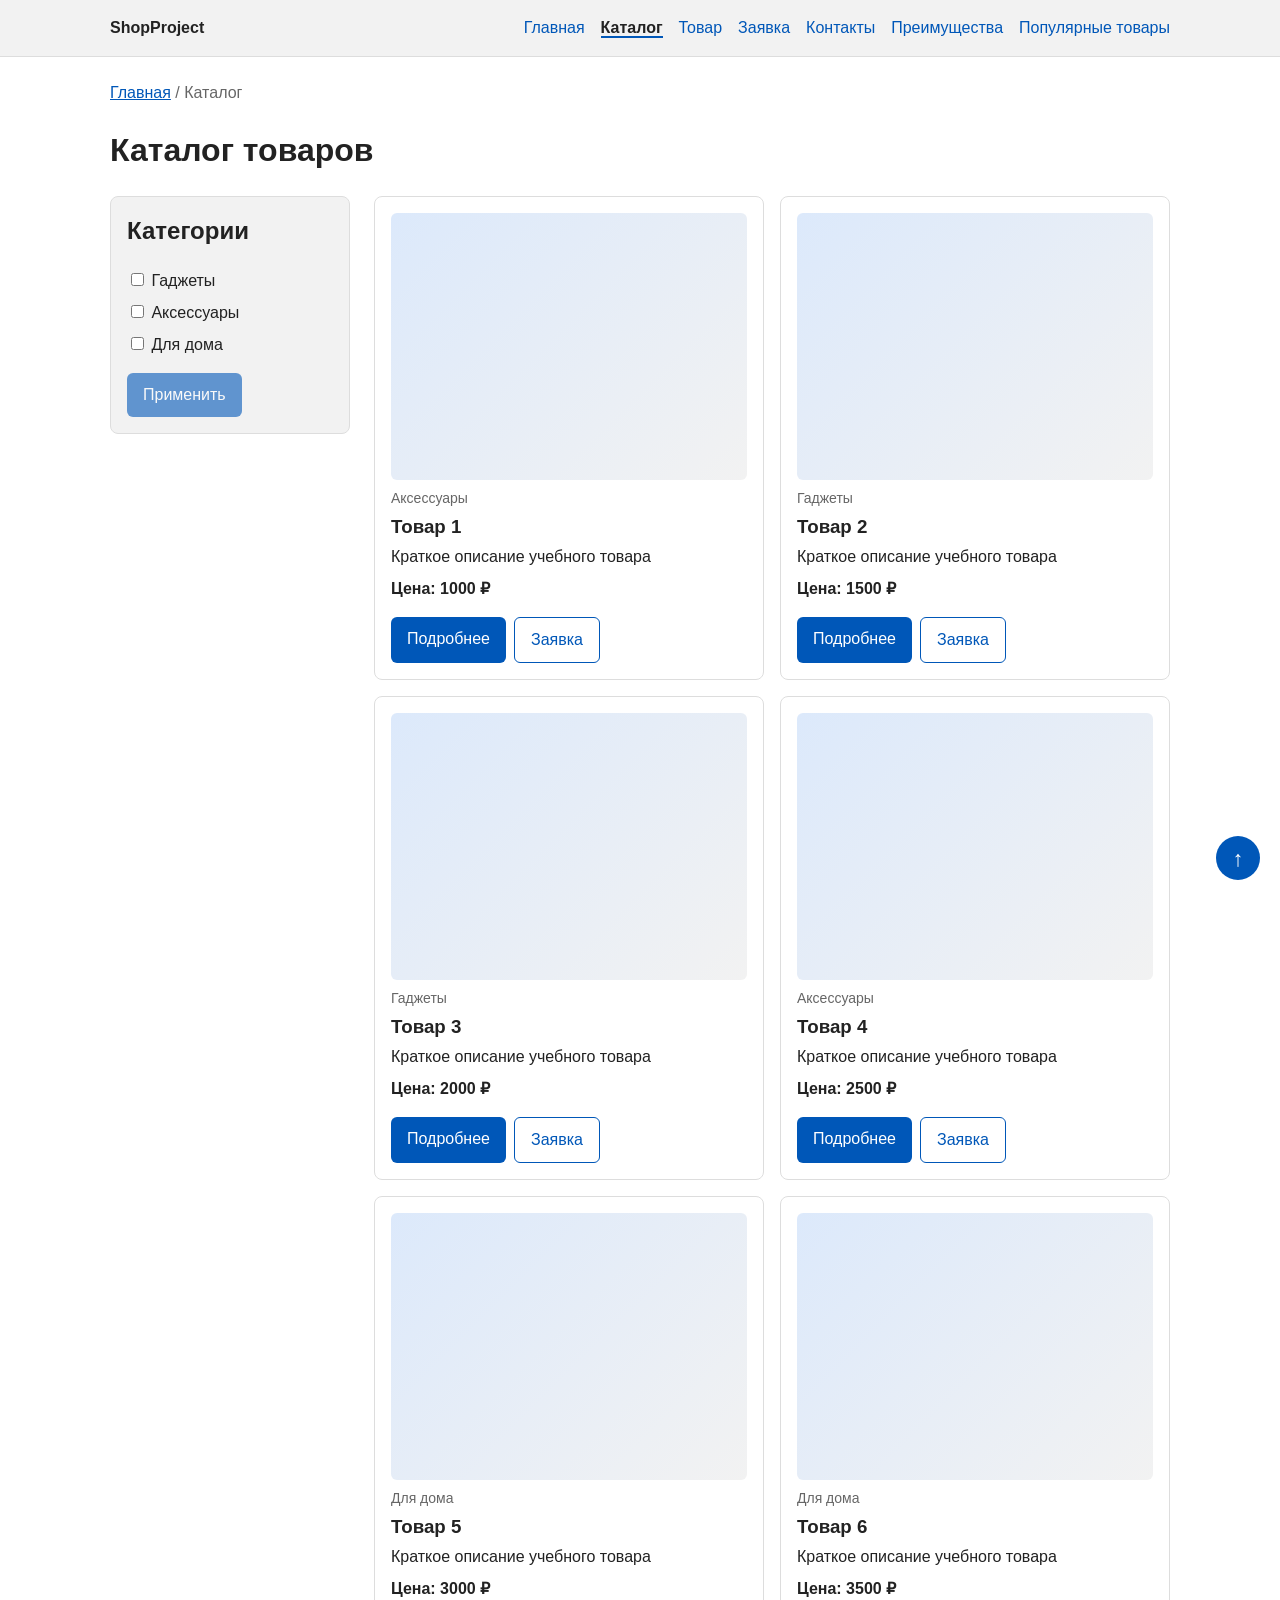
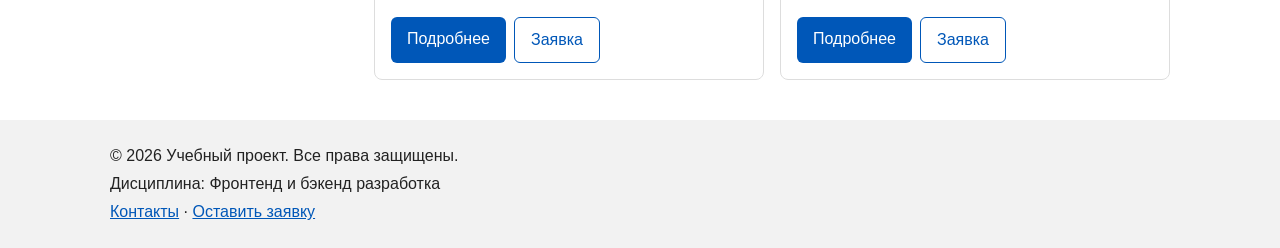
==== catalog.html @ fb7428ee "kr-1-doned" ====
<!DOCTYPE html>
<html lang="ru">
<head>
  <meta charset="UTF-8">
  <meta name="viewport" content="width=device-width, initial-scale=1.0">
  <title>Каталог — ShopProject</title>
  <meta name="description" content="Каталог учебного интернет-магазина: карточки товаров и категории.">
  <link rel="stylesheet" href="css/style.css">
  <script src="js/main.js" defer></script>
</head>
<body id="top">
  <header class="site-header">
    <div class="site-header__inner">
      <a class="site-header__logo" href="index.html">ShopProject</a>
      <nav class="site-nav" aria-label="Основная навигация">
        <ul class="site-nav__list">
          <li class="site-nav__item"><a class="site-nav__link" href="index.html">Главная</a></li>
          <li class="site-nav__item"><a class="site-nav__link site-nav__link--active" href="catalog.html" aria-current="page">Каталог</a></li>
          <li class="site-nav__item"><a class="site-nav__link" href="product.html">Товар</a></li>
          <li class="site-nav__item"><a class="site-nav__link" href="order.html">Заявка</a></li>
          <li class="site-nav__item"><a class="site-nav__link" href="contacts.html">Контакты</a></li>
          <li class="site-nav__item"><a class="site-nav__link" href="index.html#advantages">Преимущества</a></li>
          <li class="site-nav__item"><a class="site-nav__link" href="index.html#popular">Популярные товары</a></li>
        </ul>
      </nav>
    </div>
  </header>

  <main class="page">
    <nav class="breadcrumbs" aria-label="Хлебные крошки">
      <a href="index.html">Главная</a> / <span>Каталог</span>
    </nav>
    <h1>Каталог товаров</h1>
    <div class="catalog">
      <aside class="filters" aria-label="Фильтры">
        <h2 class="filters__title">Категории</h2>
        <ul class="filters__list">
          <li><label><input type="checkbox" name="category" value="gadgets"> Гаджеты</label></li>
          <li><label><input type="checkbox" name="category" value="accessories"> Аксессуары</label></li>
          <li><label><input type="checkbox" name="category" value="home"> Для дома</label></li>
        </ul>
        <button class="button button--disabled" type="button" disabled>Применить</button>
      </aside>
      <section class="catalog__content" aria-label="Список товаров">
        <div class="catalog-grid">
    <article class="product-card product-card--hit">
      <div class="product-card__image" role="img" aria-label="Изображение: Товар 1"></div>
      <p class="product-card__category">Аксессуары</p>
      <h3 class="product-card__title">Товар 1</h3>
      <p class="product-card__description">Краткое описание учебного товара</p>
      <p class="product-card__price">Цена: 1000 ₽</p>
      <div class="product-card__actions">
        <a class="button" href="product.html">Подробнее</a>
        <a class="button button--secondary product-card__button" href="order.html">Заявка</a>
      </div>
    </article>
    <article class="product-card product-card--new">
      <div class="product-card__image" role="img" aria-label="Изображение: Товар 2"></div>
      <p class="product-card__category">Гаджеты</p>
      <h3 class="product-card__title">Товар 2</h3>
      <p class="product-card__description">Краткое описание учебного товара</p>
      <p class="product-card__price">Цена: 1500 ₽</p>
      <div class="product-card__actions">
        <a class="button" href="product.html">Подробнее</a>
        <a class="button button--secondary product-card__button" href="order.html">Заявка</a>
      </div>
    </article>
    <article class="product-card product-card--discount">
      <div class="product-card__image" role="img" aria-label="Изображение: Товар 3"></div>
      <p class="product-card__category">Гаджеты</p>
      <h3 class="product-card__title">Товар 3</h3>
      <p class="product-card__description">Краткое описание учебного товара</p>
      <p class="product-card__price">Цена: 2000 ₽</p>
      <div class="product-card__actions">
        <a class="button" href="product.html">Подробнее</a>
        <a class="button button--secondary product-card__button" href="order.html">Заявка</a>
      </div>
    </article>
    <article class="product-card">
      <div class="product-card__image" role="img" aria-label="Изображение: Товар 4"></div>
      <p class="product-card__category">Аксессуары</p>
      <h3 class="product-card__title">Товар 4</h3>
      <p class="product-card__description">Краткое описание учебного товара</p>
      <p class="product-card__price">Цена: 2500 ₽</p>
      <div class="product-card__actions">
        <a class="button" href="product.html">Подробнее</a>
        <a class="button button--secondary product-card__button" href="order.html">Заявка</a>
      </div>
    </article>
    <article class="product-card product-card--new">
      <div class="product-card__image" role="img" aria-label="Изображение: Товар 5"></div>
      <p class="product-card__category">Для дома</p>
      <h3 class="product-card__title">Товар 5</h3>
      <p class="product-card__description">Краткое описание учебного товара</p>
      <p class="product-card__price">Цена: 3000 ₽</p>
      <div class="product-card__actions">
        <a class="button" href="product.html">Подробнее</a>
        <a class="button button--secondary product-card__button" href="order.html">Заявка</a>
      </div>
    </article>
    <article class="product-card">
      <div class="product-card__image" role="img" aria-label="Изображение: Товар 6"></div>
      <p class="product-card__category">Для дома</p>
      <h3 class="product-card__title">Товар 6</h3>
      <p class="product-card__description">Краткое описание учебного товара</p>
      <p class="product-card__price">Цена: 3500 ₽</p>
      <div class="product-card__actions">
        <a class="button" href="product.html">Подробнее</a>
        <a class="button button--secondary product-card__button" href="order.html">Заявка</a>
      </div>
    </article>
        </div>
      </section>
    </div>
  </main>

  <footer class="site-footer" id="contacts">
    <div class="site-footer__inner">
      <p>&copy; 2026 Учебный проект. Все права защищены.</p>
      <p>Дисциплина: Фронтенд и бэкенд разработка</p>
      <p><a class="site-footer__link" href="contacts.html">Контакты</a> · <a class="site-footer__link" href="order.html">Оставить заявку</a></p>
    </div>
  </footer>

  <a class="back-to-top" href="#top" aria-label="Наверх">↑</a>
</body>
</html>
---- css/style.css ----
:root {
  --color-bg: #ffffff;
  --color-surface: #f2f2f2;
  --color-text: #222222;
  --color-muted: #666666;
  --color-primary: #0057b8;
  --color-primary-dark: #003f86;
  --color-primary-light: #eef5ff;
  --color-border: #dddddd;
  --color-danger: #b00020;
  --color-success: #168a2f;
  --space-sm: 8px;
  --space-md: 16px;
  --space-lg: 24px;
  --radius-sm: 6px;
  --radius-md: 8px;
  --radius-lg: 12px;
  --container: 1100px;
}

* { box-sizing: border-box; }
html { scroll-behavior: smooth; scroll-padding-top: 90px; }

body {
  margin: 0;
  font-family: Arial, sans-serif;
  line-height: 1.5;
  color: var(--color-text);
  background-color: var(--color-bg);
}

a { color: var(--color-primary); }

/* ---------- Шапка и навигация ---------- */
.site-header {
  position: sticky;
  top: 0;
  z-index: 100;
  background-color: var(--color-surface);
  border-bottom: 1px solid var(--color-border);
}
.site-header__inner {
  display: flex;
  flex-wrap: wrap;
  align-items: center;
  justify-content: space-between;
  gap: var(--space-md);
  max-width: var(--container);
  margin: 0 auto;
  padding: var(--space-md) 20px;
}
.site-header__logo {
  font-weight: bold;
  text-decoration: none;
  color: var(--color-text);
}
.site-nav__list {
  display: flex;
  flex-wrap: wrap;
  gap: var(--space-sm) var(--space-md);
  margin: 0;
  padding: 0;
  list-style: none;
}
.site-nav__link {
  text-decoration: none;
  color: var(--color-primary);
}
.site-nav__link:hover { text-decoration: underline; }
.site-nav__link:focus-visible,
.site-header__logo:focus-visible,
.site-footer__link:focus-visible {
  outline: 2px solid var(--color-primary);
  outline-offset: 3px;
}
.site-nav__link--active {
  font-weight: bold;
  color: var(--color-text);
  border-bottom: 2px solid var(--color-primary);
}

/* ---------- Каркас страницы ---------- */
.page {
  max-width: var(--container);
  margin: 0 auto;
  padding: var(--space-lg) 20px;
}
.section { margin-bottom: 32px; }
.section--narrow { max-width: 600px; }
.section__title { margin-top: 0; }

.breadcrumbs { margin-bottom: var(--space-md); color: var(--color-muted); }

/* ---------- Hero, преимущества, aside ---------- */
.hero {
  margin-bottom: 32px;
  padding: 32px 20px;
  background-color: var(--color-primary-light);
  border-radius: var(--radius-lg);
}
.hero__title { margin-top: 0; }

.advantages {
  display: grid;
  grid-template-columns: repeat(auto-fit, minmax(220px, 1fr));
  gap: var(--space-md);
  margin: 0;
  padding: 0;
  list-style: none;
}
.advantages__item {
  padding: var(--space-md);
  border: 1px solid var(--color-border);
  border-radius: var(--radius-md);
}
.advantages__item h3 { margin-top: 0; }

.aside-info {
  margin-bottom: 32px;
  padding: var(--space-md);
  border-left: 4px solid var(--color-primary);
  background-color: #f7f7f7;
}

/* ---------- Кнопки ---------- */
.button {
  display: inline-block;
  padding: 10px 16px;
  border: none;
  border-radius: var(--radius-sm);
  background-color: var(--color-primary);
  color: #ffffff;
  font: inherit;
  text-decoration: none;
  cursor: pointer;
}
.button:hover { background-color: var(--color-primary-dark); }
.button:focus-visible {
  outline: 2px solid var(--color-primary);
  outline-offset: 3px;
}
.button--secondary {
  background-color: var(--color-bg);
  color: var(--color-primary);
  border: 1px solid var(--color-primary);
}
.button--secondary:hover { background-color: var(--color-primary-light); }
button:disabled,
.button--disabled {
  opacity: 0.6;
  cursor: not-allowed;
}

/* ---------- Каталог (Grid) ---------- */
.catalog {
  display: grid;
  grid-template-columns: 240px 1fr;
  gap: var(--space-lg);
  align-items: start;
}
.catalog-grid {
  display: grid;
  grid-template-columns: repeat(auto-fill, minmax(260px, 1fr));
  gap: var(--space-md);
  margin-bottom: var(--space-md);
}
.filters {
  position: sticky;
  top: 90px;
  padding: var(--space-md);
  border: 1px solid var(--color-border);
  border-radius: var(--radius-md);
  background-color: var(--color-surface);
}
.filters__title { margin-top: 0; }
.filters__list { margin: 0 0 var(--space-md); padding: 0; list-style: none; }
.filters__list li { margin-bottom: var(--space-sm); }

/* ---------- Карточка товара ---------- */
.product-card {
  position: relative;
  display: flex;
  flex-direction: column;
  padding: var(--space-md);
  border: 1px solid var(--color-border);
  border-radius: var(--radius-md);
  background-color: var(--color-bg);
  transition: box-shadow 0.2s;
}
.product-card:hover,
.product-card:focus-within { box-shadow: 0 4px 12px rgba(0, 0, 0, 0.12); }
.product-card__badge {
  position: absolute;
  top: 24px;
  left: 24px;
  z-index: 1;
  padding: 2px 10px;
  border-radius: var(--radius-sm);
  color: #ffffff;
  font-size: 14px;
  font-weight: bold;
}
.product-card__image,
.product-page__image {
  aspect-ratio: 4 / 3;
  border-radius: var(--radius-sm);
  background: linear-gradient(135deg, #dce9fb, #f2f2f2);
}
.product-card__category { margin: var(--space-sm) 0 0; color: var(--color-muted); font-size: 14px; }
.product-card__title { margin: 4px 0; }
.product-card__description { margin: 0 0 var(--space-sm); }
.product-card__price { margin: 0 0 var(--space-md); font-weight: bold; }
.product-card__actions { display: flex; flex-wrap: wrap; gap: var(--space-sm); margin-top: auto; }

/* ---------- Страница товара (Grid) ---------- */
.product-page {
  display: grid;
  grid-template-columns: 1fr 1fr;
  gap: var(--space-lg);
  margin-bottom: 32px;
}
.product-page__title { margin-top: 0; }
.product-page__price { font-size: 28px; font-weight: bold; }

/* ---------- Таблица ---------- */
.specs {
  width: 100%;
  max-width: 700px;
  border-collapse: collapse;
}
.specs__caption {
  margin-bottom: var(--space-sm);
  font-weight: bold;
  text-align: left;
}
.specs th,
.specs td {
  padding: 10px 12px;
  border: 1px solid var(--color-border);
  text-align: left;
}
.specs thead th { background-color: var(--color-primary); color: #ffffff; }
.specs tbody th { background-color: var(--color-surface); width: 40%; }
.specs tbody tr:hover td { background-color: var(--color-primary-light); }

/* ---------- Контакты ---------- */
.contacts {
  display: grid;
  grid-template-columns: repeat(auto-fit, minmax(280px, 1fr));
  gap: var(--space-lg);
}
.contacts__card {
  padding: var(--space-lg);
  border: 1px solid var(--color-border);
  border-radius: var(--radius-md);
}
.contacts__card h2 { margin-top: 0; }
.contacts__address { font-style: normal; }

/* ---------- Форма и модальное окно ---------- */
.order-dialog {
  width: min(100% - 32px, 560px);
  padding: var(--space-lg);
  border: none;
  border-radius: var(--radius-lg);
  z-index: 1000;
}
.order-dialog::backdrop { background-color: rgba(0, 0, 0, 0.5); }

.order-form__field { margin-bottom: var(--space-md); }
.order-form__label { display: block; margin-bottom: 6px; }
.order-form__input {
  width: 100%;
  padding: 10px 12px;
  border: 1px solid #767676;
  border-radius: var(--radius-sm);
  font: inherit;
}
.order-form__field--checkbox input { width: auto; margin-right: var(--space-sm); }
.order-form__hint { display: block; margin-top: 4px; color: var(--color-muted); }
.order-form__input:focus-visible,
.order-form__field--checkbox input:focus-visible {
  outline: 2px solid var(--color-primary);
  outline-offset: 2px;
}
.order-form__input[aria-invalid="true"],
[aria-invalid="true"] { border-color: var(--color-danger); }
.order-form__actions { display: flex; gap: 12px; margin-top: 20px; }

.success-message {
  margin: var(--space-lg) 0;
  padding: var(--space-md);
  border-left: 4px solid var(--color-success);
  background-color: #eefaf0;
}
.success-message[hidden] { display: none; }

/* ---------- Подвал ---------- */
.site-footer { background-color: var(--color-surface); }
.site-footer__inner { max-width: var(--container); margin: 0 auto; padding: 20px; }
.site-footer__inner p { margin: 4px 0; }

/* ---------- Кнопка «Наверх» (fixed) ---------- */
.back-to-top {
  position: fixed;
  right: 20px;
  bottom: 20px;
  z-index: 90;
  display: flex;
  align-items: center;
  justify-content: center;
  width: 44px;
  height: 44px;
  border-radius: 50%;
  background-color: var(--color-primary);
  color: #ffffff;
  font-size: 22px;
  text-decoration: none;
}
.back-to-top:hover { background-color: var(--color-primary-dark); }
.back-to-top:focus-visible { outline: 2px solid var(--color-primary); outline-offset: 3px; }

@media (max-width: 760px) {
  .catalog, .product-page { grid-template-columns: 1fr; }
  .filters { position: static; }
}
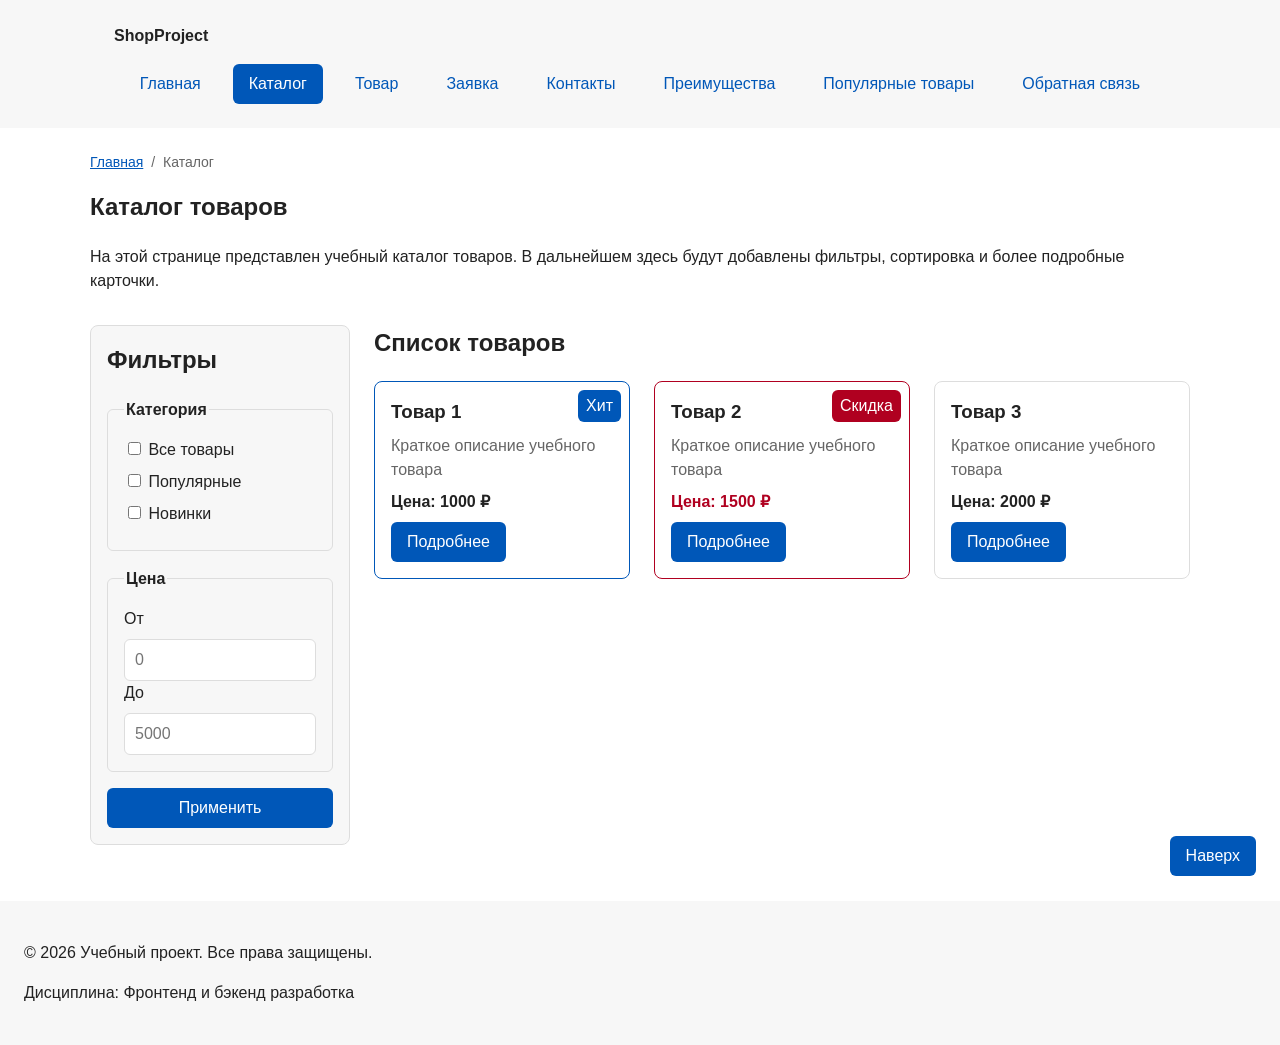
==== commit 15b5a878: "Pr-8-doned" ====
--- a/catalog.html
+++ b/catalog.html
@@ -1,127 +1,109 @@
 <!DOCTYPE html>
 <html lang="ru">
 <head>
-  <meta charset="UTF-8">
-  <meta name="viewport" content="width=device-width, initial-scale=1.0">
-  <title>Каталог — ShopProject</title>
-  <meta name="description" content="Каталог учебного интернет-магазина: карточки товаров и категории.">
-  <link rel="stylesheet" href="css/style.css">
-  <script src="js/main.js" defer></script>
+    <meta charset="UTF-8">
+    <meta name="viewport" content="width=device-width, initial-scale=1.0">
+    <meta name="description" content="Каталог товаров учебного интернет-магазина.">
+    <title>Каталог товаров — Учебный интернет-магазин</title>
+    <link rel="stylesheet" href="css/style.css">
 </head>
-<body id="top">
-  <header class="site-header">
-    <div class="site-header__inner">
-      <a class="site-header__logo" href="index.html">ShopProject</a>
-      <nav class="site-nav" aria-label="Основная навигация">
-        <ul class="site-nav__list">
-          <li class="site-nav__item"><a class="site-nav__link" href="index.html">Главная</a></li>
-          <li class="site-nav__item"><a class="site-nav__link site-nav__link--active" href="catalog.html" aria-current="page">Каталог</a></li>
-          <li class="site-nav__item"><a class="site-nav__link" href="product.html">Товар</a></li>
-          <li class="site-nav__item"><a class="site-nav__link" href="order.html">Заявка</a></li>
-          <li class="site-nav__item"><a class="site-nav__link" href="contacts.html">Контакты</a></li>
-          <li class="site-nav__item"><a class="site-nav__link" href="index.html#advantages">Преимущества</a></li>
-          <li class="site-nav__item"><a class="site-nav__link" href="index.html#popular">Популярные товары</a></li>
-        </ul>
-      </nav>
-    </div>
-  </header>
+<body>
+    <header class="site-header">
+        <div class="site-header__inner">
+            <a class="site-header__logo" href="index.html">ShopProject</a>
+            <nav class="site-nav" aria-label="Основная навигация">
+                <ul class="site-nav__list">
+                    <li class="site-nav__item"><a class="site-nav__link" href="index.html">Главная</a></li>
+                    <li class="site-nav__item"><a class="site-nav__link site-nav__link--active" href="catalog.html">Каталог</a></li>
+                    <li class="site-nav__item"><a class="site-nav__link" href="product.html">Товар</a></li>
+                    <li class="site-nav__item"><a class="site-nav__link" href="order.html">Заявка</a></li>
+                    <li class="site-nav__item"><a class="site-nav__link" href="contacts.html">Контакты</a></li>
+                    <li class="site-nav__item"><a class="site-nav__link" href="index.html#advantages">Преимущества</a></li>
+                    <li class="site-nav__item"><a class="site-nav__link" href="index.html#popular">Популярные товары</a></li>
+                    <li class="site-nav__item"><a class="site-nav__link" href="index.html#contacts">Обратная связь</a></li>
+                </ul>
+            </nav>
+        </div>
+    </header>
 
-  <main class="page">
-    <nav class="breadcrumbs" aria-label="Хлебные крошки">
-      <a href="index.html">Главная</a> / <span>Каталог</span>
-    </nav>
-    <h1>Каталог товаров</h1>
-    <div class="catalog">
-      <aside class="filters" aria-label="Фильтры">
-        <h2 class="filters__title">Категории</h2>
-        <ul class="filters__list">
-          <li><label><input type="checkbox" name="category" value="gadgets"> Гаджеты</label></li>
-          <li><label><input type="checkbox" name="category" value="accessories"> Аксессуары</label></li>
-          <li><label><input type="checkbox" name="category" value="home"> Для дома</label></li>
-        </ul>
-        <button class="button button--disabled" type="button" disabled>Применить</button>
-      </aside>
-      <section class="catalog__content" aria-label="Список товаров">
-        <div class="catalog-grid">
-    <article class="product-card product-card--hit">
-      <div class="product-card__image" role="img" aria-label="Изображение: Товар 1"></div>
-      <p class="product-card__category">Аксессуары</p>
-      <h3 class="product-card__title">Товар 1</h3>
-      <p class="product-card__description">Краткое описание учебного товара</p>
-      <p class="product-card__price">Цена: 1000 ₽</p>
-      <div class="product-card__actions">
-        <a class="button" href="product.html">Подробнее</a>
-        <a class="button button--secondary product-card__button" href="order.html">Заявка</a>
-      </div>
-    </article>
-    <article class="product-card product-card--new">
-      <div class="product-card__image" role="img" aria-label="Изображение: Товар 2"></div>
-      <p class="product-card__category">Гаджеты</p>
-      <h3 class="product-card__title">Товар 2</h3>
-      <p class="product-card__description">Краткое описание учебного товара</p>
-      <p class="product-card__price">Цена: 1500 ₽</p>
-      <div class="product-card__actions">
-        <a class="button" href="product.html">Подробнее</a>
-        <a class="button button--secondary product-card__button" href="order.html">Заявка</a>
-      </div>
-    </article>
-    <article class="product-card product-card--discount">
-      <div class="product-card__image" role="img" aria-label="Изображение: Товар 3"></div>
-      <p class="product-card__category">Гаджеты</p>
-      <h3 class="product-card__title">Товар 3</h3>
-      <p class="product-card__description">Краткое описание учебного товара</p>
-      <p class="product-card__price">Цена: 2000 ₽</p>
-      <div class="product-card__actions">
-        <a class="button" href="product.html">Подробнее</a>
-        <a class="button button--secondary product-card__button" href="order.html">Заявка</a>
-      </div>
-    </article>
-    <article class="product-card">
-      <div class="product-card__image" role="img" aria-label="Изображение: Товар 4"></div>
-      <p class="product-card__category">Аксессуары</p>
-      <h3 class="product-card__title">Товар 4</h3>
-      <p class="product-card__description">Краткое описание учебного товара</p>
-      <p class="product-card__price">Цена: 2500 ₽</p>
-      <div class="product-card__actions">
-        <a class="button" href="product.html">Подробнее</a>
-        <a class="button button--secondary product-card__button" href="order.html">Заявка</a>
-      </div>
-    </article>
-    <article class="product-card product-card--new">
-      <div class="product-card__image" role="img" aria-label="Изображение: Товар 5"></div>
-      <p class="product-card__category">Для дома</p>
-      <h3 class="product-card__title">Товар 5</h3>
-      <p class="product-card__description">Краткое описание учебного товара</p>
-      <p class="product-card__price">Цена: 3000 ₽</p>
-      <div class="product-card__actions">
-        <a class="button" href="product.html">Подробнее</a>
-        <a class="button button--secondary product-card__button" href="order.html">Заявка</a>
-      </div>
-    </article>
-    <article class="product-card">
-      <div class="product-card__image" role="img" aria-label="Изображение: Товар 6"></div>
-      <p class="product-card__category">Для дома</p>
-      <h3 class="product-card__title">Товар 6</h3>
-      <p class="product-card__description">Краткое описание учебного товара</p>
-      <p class="product-card__price">Цена: 3500 ₽</p>
-      <div class="product-card__actions">
-        <a class="button" href="product.html">Подробнее</a>
-        <a class="button button--secondary product-card__button" href="order.html">Заявка</a>
-      </div>
-    </article>
-        </div>
-      </section>
-    </div>
-  </main>
+    <main>
+        <nav class="breadcrumbs" aria-label="Хлебные крошки">
+            <a class="breadcrumbs__link" href="index.html">Главная</a>
+            <span class="breadcrumbs__current">Каталог</span>
+        </nav>
 
-  <footer class="site-footer" id="contacts">
-    <div class="site-footer__inner">
-      <p>&copy; 2026 Учебный проект. Все права защищены.</p>
-      <p>Дисциплина: Фронтенд и бэкенд разработка</p>
-      <p><a class="site-footer__link" href="contacts.html">Контакты</a> · <a class="site-footer__link" href="order.html">Оставить заявку</a></p>
-    </div>
-  </footer>
+        <section class="section">
+            <h1 class="section__title">Каталог товаров</h1>
+            <p>
+                На этой странице представлен учебный каталог товаров.
+                В дальнейшем здесь будут добавлены фильтры, сортировка и более
+                подробные карточки.
+            </p>
+        </section>
 
-  <a class="back-to-top" href="#top" aria-label="Наверх">↑</a>
+        <section class="catalog-layout">
+            <aside class="catalog-filters">
+                <h2 class="catalog-filters__title">Фильтры</h2>
+                <form class="filters-form" action="#" method="get">
+                    <fieldset class="filters-form__group">
+                        <legend class="filters-form__legend">Категория</legend>
+                        <label class="filters-form__label">
+                            <input type="checkbox" name="category" value="all">
+                            Все товары
+                        </label>
+                        <label class="filters-form__label">
+                            <input type="checkbox" name="category" value="popular">
+                            Популярные
+                        </label>
+                        <label class="filters-form__label">
+                            <input type="checkbox" name="category" value="new">
+                            Новинки
+                        </label>
+                    </fieldset>
+                    <fieldset class="filters-form__group">
+                        <legend class="filters-form__legend">Цена</legend>
+                        <label class="filters-form__label" for="price-from">От</label>
+                        <input class="filters-form__input" id="price-from" name="price-from" type="number" min="0" placeholder="0">
+                        <label class="filters-form__label" for="price-to">До</label>
+                        <input class="filters-form__input" id="price-to" name="price-to" type="number" min="0" placeholder="5000">
+                    </fieldset>
+                    <button class="button button--primary" type="submit">Применить</button>
+                </form>
+            </aside>
+
+            <section class="catalog-products">
+                <h2 class="catalog-products__title">Список товаров</h2>
+                <div class="products-grid">
+                    <article class="product-card product-card--featured">
+                        <span class="product-card__badge">Хит</span>
+                        <h3 class="product-card__title">Товар 1</h3>
+                        <p class="product-card__description">Краткое описание учебного товара</p>
+                        <p class="product-card__price">Цена: 1000 ₽</p>
+                        <a class="button button--primary product-card__button" href="product.html">Подробнее</a>
+                    </article>
+                    <article class="product-card product-card--discount">
+                        <span class="product-card__badge">Скидка</span>
+                        <h3 class="product-card__title">Товар 2</h3>
+                        <p class="product-card__description">Краткое описание учебного товара</p>
+                        <p class="product-card__price">Цена: 1500 ₽</p>
+                        <a class="button button--primary product-card__button" href="product.html">Подробнее</a>
+                    </article>
+                    <article class="product-card">
+                        <h3 class="product-card__title">Товар 3</h3>
+                        <p class="product-card__description">Краткое описание учебного товара</p>
+                        <p class="product-card__price">Цена: 2000 ₽</p>
+                        <a class="button button--primary product-card__button" href="product.html">Подробнее</a>
+                    </article>
+                </div>
+            </section>
+        </section>
+    </main>
+
+    <footer class="site-footer">
+        <p>&copy; 2026 Учебный проект. Все права защищены.</p>
+        <p>Дисциплина: Фронтенд и бэкенд разработка</p>
+    </footer>
+
+    <a class="button button--primary to-top" href="#top">Наверх</a>
 </body>
 </html>
--- a/css/style.css
+++ b/css/style.css
@@ -1,326 +1,492 @@
+/* ===============================
+   1. Переменные проекта
+   =============================== */
 :root {
-  --color-bg: #ffffff;
-  --color-surface: #f2f2f2;
-  --color-text: #222222;
-  --color-muted: #666666;
-  --color-primary: #0057b8;
-  --color-primary-dark: #003f86;
-  --color-primary-light: #eef5ff;
-  --color-border: #dddddd;
-  --color-danger: #b00020;
-  --color-success: #168a2f;
-  --space-sm: 8px;
-  --space-md: 16px;
-  --space-lg: 24px;
-  --radius-sm: 6px;
-  --radius-md: 8px;
-  --radius-lg: 12px;
-  --container: 1100px;
-}
-
-* { box-sizing: border-box; }
-html { scroll-behavior: smooth; scroll-padding-top: 90px; }
-
+    /* Цвета */
+    --color-bg: #ffffff;
+    --color-text: #222222;
+    --color-muted: #666666;
+    --color-primary: #0057b8;
+    --color-primary-dark: #003f86;
+    --color-border: #dddddd;
+    --color-surface: #f7f7f7;
+    --color-surface-accent: #eef5ff;
+    --color-danger: #b00020;
+    --color-success: #168a2f;
+    --color-success-bg: #eefaf0;
+    --color-white: #ffffff;
+
+    /* Отступы */
+    --space-xs: 4px;
+    --space-sm: 8px;
+    --space-md: 16px;
+    --space-lg: 24px;
+    --space-xl: 32px;
+
+    /* Скругления */
+    --radius-sm: 6px;
+    --radius-md: 8px;
+    --radius-lg: 12px;
+
+    /* Размеры */
+    --container-width: 1100px;
+}
+
+/* ===============================
+   2. Базовые стили
+   =============================== */
+
+/* border-box: width включает content, padding и border */
+* {
+    box-sizing: border-box;
+}
+
+/* Плавный переход к якорям */
+html {
+    scroll-behavior: smooth;
+}
+
+/* margin: 0 убирает стандартный отступ браузера вокруг страницы */
 body {
-  margin: 0;
-  font-family: Arial, sans-serif;
-  line-height: 1.5;
-  color: var(--color-text);
-  background-color: var(--color-bg);
-}
-
-a { color: var(--color-primary); }
-
-/* ---------- Шапка и навигация ---------- */
+    margin: 0;
+    font-family: Arial, sans-serif;
+    line-height: 1.5;
+    color: var(--color-text);
+    background-color: var(--color-bg);
+}
+
+main {
+    padding: var(--space-lg);
+}
+
+/* Подсветка раздела, на который ведёт якорная ссылка */
+:target {
+    outline: 2px dashed var(--color-primary);
+    outline-offset: 4px;
+}
+
+/* ===============================
+   3. Общие элементы интерфейса
+   =============================== */
+a {
+    color: var(--color-primary);
+}
+
+a:hover {
+    color: var(--color-primary-dark);
+}
+
+a:focus-visible {
+    outline: 2px solid var(--color-primary);
+    outline-offset: 3px;
+}
+
+.button {
+    display: inline-block;
+    padding: var(--space-sm) var(--space-md);
+    border: none;
+    border-radius: var(--radius-sm);
+    font: inherit;
+    text-decoration: none;
+    cursor: pointer;
+}
+
+.button--primary {
+    color: var(--color-white);
+    background-color: var(--color-primary);
+}
+
+.button--primary:hover {
+    color: var(--color-white);
+    background-color: var(--color-primary-dark);
+}
+
+.button--secondary {
+    color: var(--color-primary);
+    background-color: transparent;
+    border: 1px solid var(--color-primary);
+}
+
+.button--secondary:hover {
+    color: var(--color-white);
+    background-color: var(--color-primary);
+}
+
+.button:focus-visible {
+    outline: 2px solid var(--color-primary);
+    outline-offset: 3px;
+}
+
+.button:disabled,
+.button--disabled {
+    opacity: 0.6;
+    cursor: not-allowed;
+}
+
+/* ===============================
+   4. Компоненты страницы
+   =============================== */
+
+/* Шапка и навигация (Flexbox) */
 .site-header {
-  position: sticky;
-  top: 0;
-  z-index: 100;
-  background-color: var(--color-surface);
-  border-bottom: 1px solid var(--color-border);
-}
+    background-color: var(--color-surface);
+}
+
 .site-header__inner {
-  display: flex;
-  flex-wrap: wrap;
-  align-items: center;
-  justify-content: space-between;
-  gap: var(--space-md);
-  max-width: var(--container);
-  margin: 0 auto;
-  padding: var(--space-md) 20px;
-}
+    max-width: var(--container-width);
+    margin: 0 auto;
+    padding: var(--space-lg);
+}
+
 .site-header__logo {
-  font-weight: bold;
-  text-decoration: none;
-  color: var(--color-text);
-}
+    font-weight: 700;
+    color: var(--color-text);
+    text-decoration: none;
+}
+
 .site-nav__list {
-  display: flex;
-  flex-wrap: wrap;
-  gap: var(--space-sm) var(--space-md);
-  margin: 0;
-  padding: 0;
-  list-style: none;
-}
+    display: flex;
+    flex-wrap: wrap;
+    justify-content: center;
+    align-items: center;
+    gap: var(--space-md);
+    padding: 0;
+    margin: var(--space-md) 0 0;
+    list-style: none;
+}
+
 .site-nav__link {
-  text-decoration: none;
-  color: var(--color-primary);
-}
-.site-nav__link:hover { text-decoration: underline; }
-.site-nav__link:focus-visible,
-.site-header__logo:focus-visible,
-.site-footer__link:focus-visible {
-  outline: 2px solid var(--color-primary);
-  outline-offset: 3px;
-}
+    display: inline-block;
+    padding: var(--space-sm) var(--space-md);
+    color: var(--color-primary);
+    text-decoration: none;
+    border-radius: var(--radius-sm);
+}
+
+.site-nav__link:hover {
+    color: var(--color-white);
+    background-color: var(--color-primary);
+}
+
+.site-nav__link:focus-visible {
+    outline: 2px solid var(--color-primary);
+    outline-offset: 3px;
+}
+
 .site-nav__link--active {
-  font-weight: bold;
-  color: var(--color-text);
-  border-bottom: 2px solid var(--color-primary);
-}
-
-/* ---------- Каркас страницы ---------- */
-.page {
-  max-width: var(--container);
-  margin: 0 auto;
-  padding: var(--space-lg) 20px;
-}
-.section { margin-bottom: 32px; }
-.section--narrow { max-width: 600px; }
-.section__title { margin-top: 0; }
-
-.breadcrumbs { margin-bottom: var(--space-md); color: var(--color-muted); }
-
-/* ---------- Hero, преимущества, aside ---------- */
+    color: var(--color-white);
+    background-color: var(--color-primary);
+}
+
+/* Хлебные крошки */
+.breadcrumbs {
+    max-width: var(--container-width);
+    margin: 0 auto var(--space-md);
+    font-size: 14px;
+    color: var(--color-muted);
+}
+
+.breadcrumbs__link {
+    color: var(--color-primary);
+}
+
+/* Разделитель после каждой ссылки (inline-block, чтобы он не подчёркивался) */
+.breadcrumbs__link::after {
+    content: "/";
+    display: inline-block;
+    margin: 0 var(--space-xs) 0 var(--space-sm);
+    color: var(--color-muted);
+}
+
+/* Первый экран и разделы */
 .hero {
-  margin-bottom: 32px;
-  padding: 32px 20px;
-  background-color: var(--color-primary-light);
-  border-radius: var(--radius-lg);
-}
-.hero__title { margin-top: 0; }
-
-.advantages {
-  display: grid;
-  grid-template-columns: repeat(auto-fit, minmax(220px, 1fr));
-  gap: var(--space-md);
-  margin: 0;
-  padding: 0;
-  list-style: none;
-}
-.advantages__item {
-  padding: var(--space-md);
-  border: 1px solid var(--color-border);
-  border-radius: var(--radius-md);
-}
-.advantages__item h3 { margin-top: 0; }
+    max-width: var(--container-width);
+    margin: 0 auto var(--space-xl);
+    padding: var(--space-xl) var(--space-lg);
+    background-color: var(--color-surface-accent);
+    border-radius: var(--radius-lg);
+}
+
+.section {
+    max-width: var(--container-width);
+    margin: 0 auto var(--space-xl);
+}
+
+.section__title {
+    margin-top: 0;
+}
+
+/* Сетка товаров (Grid) */
+.products-grid {
+    display: grid;
+    grid-template-columns: repeat(3, 1fr);
+    gap: var(--space-lg);
+}
+
+/* Карточка товара: relative нужен для абсолютного позиционирования бейджа */
+.product-card {
+    position: relative;
+    display: flex;
+    flex-direction: column;
+    gap: var(--space-sm);
+    padding: var(--space-md);
+    border: 1px solid var(--color-border);
+    border-radius: var(--radius-md);
+    background-color: var(--color-bg);
+}
+
+.product-card:hover {
+    border-color: var(--color-primary);
+}
+
+.product-card--featured {
+    border-color: var(--color-primary);
+}
+
+.product-card--discount {
+    border-color: var(--color-danger);
+}
+
+.product-card__badge {
+    position: absolute;
+    top: var(--space-sm);
+    right: var(--space-sm);
+    padding: var(--space-xs) var(--space-sm);
+    color: var(--color-white);
+    background-color: var(--color-primary);
+    border-radius: var(--radius-sm);
+}
+
+.product-card--discount .product-card__badge {
+    background-color: var(--color-danger);
+}
+
+.product-card__title {
+    margin: 0;
+    color: var(--color-text);
+}
+
+.product-card__description {
+    margin: 0;
+    color: var(--color-muted);
+}
+
+.product-card__price {
+    margin: 0;
+    font-weight: 700;
+}
+
+.product-card--discount .product-card__price {
+    color: var(--color-danger);
+}
+
+.product-card__button {
+    margin-top: auto;
+    align-self: flex-start;
+}
+
+/* Страница каталога: фильтры + товары (Grid, sticky-фильтры) */
+.catalog-layout {
+    max-width: var(--container-width);
+    margin: 0 auto var(--space-xl);
+    display: grid;
+    grid-template-columns: 260px 1fr;
+    grid-template-areas: "filters products";
+    gap: var(--space-lg);
+}
+
+.catalog-filters {
+    grid-area: filters;
+    position: sticky;
+    top: var(--space-md);
+    align-self: start;
+    padding: var(--space-md);
+    border: 1px solid var(--color-border);
+    border-radius: var(--radius-md);
+    background-color: var(--color-surface);
+}
+
+.catalog-products {
+    grid-area: products;
+}
+
+.catalog-filters__title,
+.catalog-products__title {
+    margin-top: 0;
+}
+
+.filters-form {
+    display: grid;
+    gap: var(--space-md);
+}
+
+.filters-form__group {
+    margin: 0;
+    padding: var(--space-md);
+    border: 1px solid var(--color-border);
+    border-radius: var(--radius-sm);
+}
+
+.filters-form__legend {
+    font-weight: 700;
+}
+
+.filters-form__label {
+    display: block;
+    margin-bottom: var(--space-sm);
+}
+
+.filters-form__input {
+    width: 100%;
+    padding: 8px 10px;
+    border: 1px solid var(--color-border);
+    border-radius: var(--radius-sm);
+    font: inherit;
+}
+
+/* Страница товара и таблица характеристик */
+.product-details {
+    display: grid;
+    grid-template-columns: 1fr 1fr;
+    gap: var(--space-lg);
+}
+
+.product-details__image {
+    width: 100%;
+    height: auto;
+    border-radius: var(--radius-md);
+}
+
+.product-details__title {
+    margin-top: 0;
+}
+
+.product-details__price {
+    font-weight: 700;
+}
+
+.product-table {
+    width: 100%;
+    border-collapse: collapse;
+}
+
+.product-table__caption {
+    padding-bottom: var(--space-sm);
+    font-weight: 700;
+    text-align: left;
+}
+
+.product-table__th,
+.product-table__td {
+    padding: var(--space-sm) var(--space-md);
+    border: 1px solid var(--color-border);
+    text-align: left;
+}
+
+.product-table__th {
+    background-color: var(--color-surface);
+}
 
 .aside-info {
-  margin-bottom: 32px;
-  padding: var(--space-md);
-  border-left: 4px solid var(--color-primary);
-  background-color: #f7f7f7;
-}
-
-/* ---------- Кнопки ---------- */
-.button {
-  display: inline-block;
-  padding: 10px 16px;
-  border: none;
-  border-radius: var(--radius-sm);
-  background-color: var(--color-primary);
-  color: #ffffff;
-  font: inherit;
-  text-decoration: none;
-  cursor: pointer;
-}
-.button:hover { background-color: var(--color-primary-dark); }
-.button:focus-visible {
-  outline: 2px solid var(--color-primary);
-  outline-offset: 3px;
-}
-.button--secondary {
-  background-color: var(--color-bg);
-  color: var(--color-primary);
-  border: 1px solid var(--color-primary);
-}
-.button--secondary:hover { background-color: var(--color-primary-light); }
-button:disabled,
-.button--disabled {
-  opacity: 0.6;
-  cursor: not-allowed;
-}
-
-/* ---------- Каталог (Grid) ---------- */
-.catalog {
-  display: grid;
-  grid-template-columns: 240px 1fr;
-  gap: var(--space-lg);
-  align-items: start;
-}
-.catalog-grid {
-  display: grid;
-  grid-template-columns: repeat(auto-fill, minmax(260px, 1fr));
-  gap: var(--space-md);
-  margin-bottom: var(--space-md);
-}
-.filters {
-  position: sticky;
-  top: 90px;
-  padding: var(--space-md);
-  border: 1px solid var(--color-border);
-  border-radius: var(--radius-md);
-  background-color: var(--color-surface);
-}
-.filters__title { margin-top: 0; }
-.filters__list { margin: 0 0 var(--space-md); padding: 0; list-style: none; }
-.filters__list li { margin-bottom: var(--space-sm); }
-
-/* ---------- Карточка товара ---------- */
-.product-card {
-  position: relative;
-  display: flex;
-  flex-direction: column;
-  padding: var(--space-md);
-  border: 1px solid var(--color-border);
-  border-radius: var(--radius-md);
-  background-color: var(--color-bg);
-  transition: box-shadow 0.2s;
-}
-.product-card:hover,
-.product-card:focus-within { box-shadow: 0 4px 12px rgba(0, 0, 0, 0.12); }
-.product-card__badge {
-  position: absolute;
-  top: 24px;
-  left: 24px;
-  z-index: 1;
-  padding: 2px 10px;
-  border-radius: var(--radius-sm);
-  color: #ffffff;
-  font-size: 14px;
-  font-weight: bold;
-}
-.product-card__image,
-.product-page__image {
-  aspect-ratio: 4 / 3;
-  border-radius: var(--radius-sm);
-  background: linear-gradient(135deg, #dce9fb, #f2f2f2);
-}
-.product-card__category { margin: var(--space-sm) 0 0; color: var(--color-muted); font-size: 14px; }
-.product-card__title { margin: 4px 0; }
-.product-card__description { margin: 0 0 var(--space-sm); }
-.product-card__price { margin: 0 0 var(--space-md); font-weight: bold; }
-.product-card__actions { display: flex; flex-wrap: wrap; gap: var(--space-sm); margin-top: auto; }
-
-/* ---------- Страница товара (Grid) ---------- */
-.product-page {
-  display: grid;
-  grid-template-columns: 1fr 1fr;
-  gap: var(--space-lg);
-  margin-bottom: 32px;
-}
-.product-page__title { margin-top: 0; }
-.product-page__price { font-size: 28px; font-weight: bold; }
-
-/* ---------- Таблица ---------- */
-.specs {
-  width: 100%;
-  max-width: 700px;
-  border-collapse: collapse;
-}
-.specs__caption {
-  margin-bottom: var(--space-sm);
-  font-weight: bold;
-  text-align: left;
-}
-.specs th,
-.specs td {
-  padding: 10px 12px;
-  border: 1px solid var(--color-border);
-  text-align: left;
-}
-.specs thead th { background-color: var(--color-primary); color: #ffffff; }
-.specs tbody th { background-color: var(--color-surface); width: 40%; }
-.specs tbody tr:hover td { background-color: var(--color-primary-light); }
-
-/* ---------- Контакты ---------- */
-.contacts {
-  display: grid;
-  grid-template-columns: repeat(auto-fit, minmax(280px, 1fr));
-  gap: var(--space-lg);
-}
-.contacts__card {
-  padding: var(--space-lg);
-  border: 1px solid var(--color-border);
-  border-radius: var(--radius-md);
-}
-.contacts__card h2 { margin-top: 0; }
-.contacts__address { font-style: normal; }
-
-/* ---------- Форма и модальное окно ---------- */
+    max-width: var(--container-width);
+    margin: 0 auto var(--space-xl);
+    padding: var(--space-md);
+    border-left: 4px solid var(--color-primary);
+    background-color: var(--color-surface);
+}
+
+/* Кнопка «Наверх»: fixed + z-index */
+.to-top {
+    position: fixed;
+    right: var(--space-lg);
+    bottom: var(--space-lg);
+    z-index: 10;
+}
+
+.site-footer {
+    padding: var(--space-lg);
+    background-color: var(--color-surface);
+}
+
+/* ===============================
+   5. Форма и модальное окно
+   =============================== */
 .order-dialog {
-  width: min(100% - 32px, 560px);
-  padding: var(--space-lg);
-  border: none;
-  border-radius: var(--radius-lg);
-  z-index: 1000;
-}
-.order-dialog::backdrop { background-color: rgba(0, 0, 0, 0.5); }
-
-.order-form__field { margin-bottom: var(--space-md); }
-.order-form__label { display: block; margin-bottom: 6px; }
-.order-form__input {
-  width: 100%;
-  padding: 10px 12px;
-  border: 1px solid #767676;
-  border-radius: var(--radius-sm);
-  font: inherit;
-}
-.order-form__field--checkbox input { width: auto; margin-right: var(--space-sm); }
-.order-form__hint { display: block; margin-top: 4px; color: var(--color-muted); }
+    width: min(100% - 32px, 560px);
+    padding: var(--space-lg);
+    border: none;
+    border-radius: var(--radius-lg);
+}
+
+.order-dialog::backdrop {
+    background-color: rgba(0, 0, 0, 0.5);
+}
+
+.order-dialog__title {
+    margin-top: 0;
+}
+
+.order-form {
+    max-width: 560px;
+}
+
+.order-form__field {
+    margin-bottom: var(--space-md);
+}
+
+.order-form__label {
+    display: block;
+    margin-bottom: var(--space-xs);
+}
+
+.order-form__input,
+.order-form__select,
+.order-form__textarea {
+    width: 100%;
+    padding: 10px 12px;
+    border: 1px solid var(--color-border);
+    border-radius: var(--radius-sm);
+    font: inherit;
+}
+
+.order-form__checkbox {
+    width: auto;
+}
+
+.order-form__hint {
+    display: block;
+    margin-top: var(--space-xs);
+    color: var(--color-muted);
+}
+
+.order-form__input:hover,
+.order-form__select:hover,
+.order-form__textarea:hover {
+    border-color: var(--color-primary);
+}
+
 .order-form__input:focus-visible,
-.order-form__field--checkbox input:focus-visible {
-  outline: 2px solid var(--color-primary);
-  outline-offset: 2px;
-}
-.order-form__input[aria-invalid="true"],
-[aria-invalid="true"] { border-color: var(--color-danger); }
-.order-form__actions { display: flex; gap: 12px; margin-top: 20px; }
+.order-form__select:focus-visible,
+.order-form__textarea:focus-visible {
+    outline: 2px solid var(--color-primary);
+    outline-offset: 3px;
+}
+
+/* aria-invalid добавляется из JavaScript при ошибке валидации */
+[aria-invalid="true"] {
+    border-color: var(--color-danger);
+}
+
+.order-form__actions {
+    display: flex;
+    gap: var(--space-md);
+    margin-top: var(--space-lg);
+}
 
 .success-message {
-  margin: var(--space-lg) 0;
-  padding: var(--space-md);
-  border-left: 4px solid var(--color-success);
-  background-color: #eefaf0;
-}
-.success-message[hidden] { display: none; }
-
-/* ---------- Подвал ---------- */
-.site-footer { background-color: var(--color-surface); }
-.site-footer__inner { max-width: var(--container); margin: 0 auto; padding: 20px; }
-.site-footer__inner p { margin: 4px 0; }
-
-/* ---------- Кнопка «Наверх» (fixed) ---------- */
-.back-to-top {
-  position: fixed;
-  right: 20px;
-  bottom: 20px;
-  z-index: 90;
-  display: flex;
-  align-items: center;
-  justify-content: center;
-  width: 44px;
-  height: 44px;
-  border-radius: 50%;
-  background-color: var(--color-primary);
-  color: #ffffff;
-  font-size: 22px;
-  text-decoration: none;
-}
-.back-to-top:hover { background-color: var(--color-primary-dark); }
-.back-to-top:focus-visible { outline: 2px solid var(--color-primary); outline-offset: 3px; }
-
-@media (max-width: 760px) {
-  .catalog, .product-page { grid-template-columns: 1fr; }
-  .filters { position: static; }
-}
+    max-width: var(--container-width);
+    margin: var(--space-lg) auto;
+    padding: var(--space-md);
+    border-left: 4px solid var(--color-success);
+    background-color: var(--color-success-bg);
+}
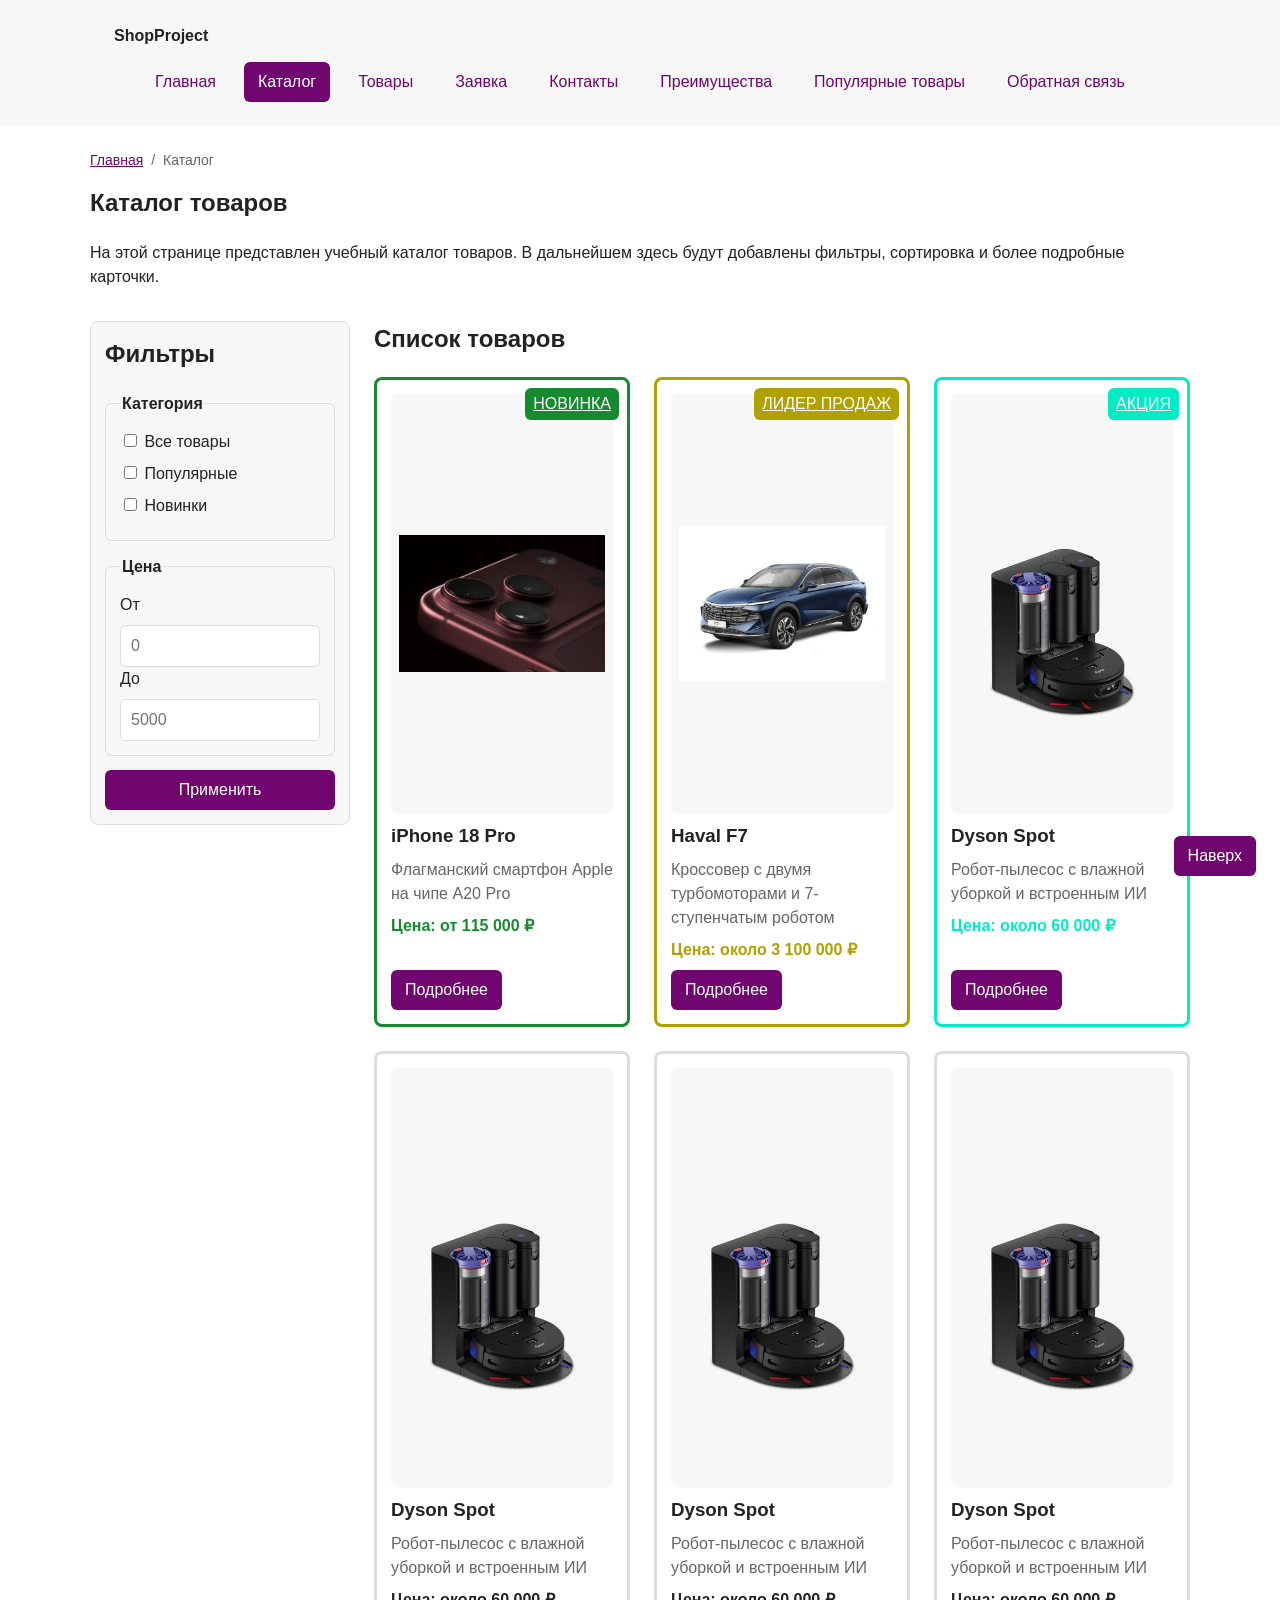
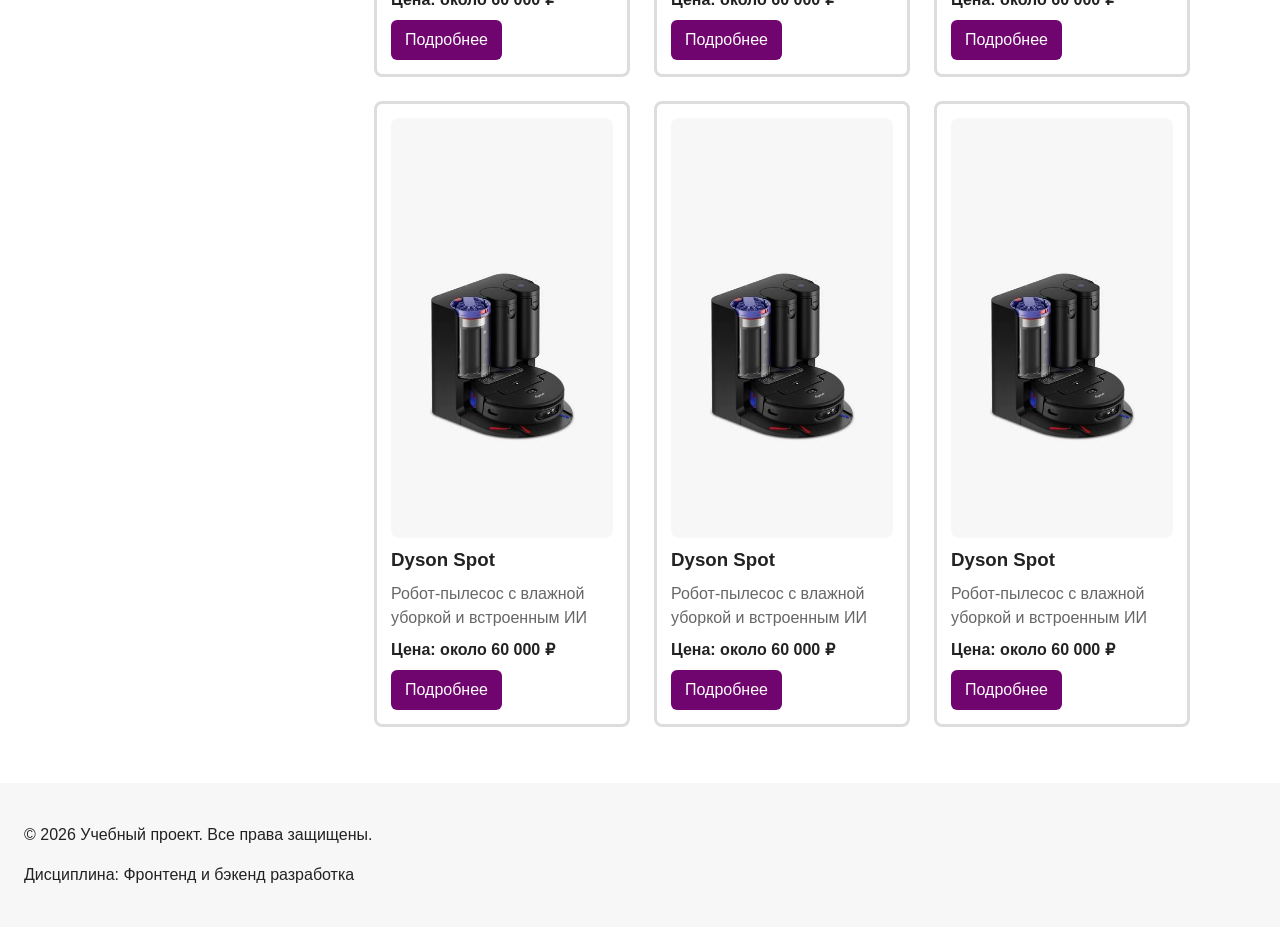
==== commit af920bbb: "KR-2-doned" ====
--- a/catalog.html
+++ b/catalog.html
@@ -6,6 +6,7 @@
     <meta name="description" content="Каталог товаров учебного интернет-магазина.">
     <title>Каталог товаров — Учебный интернет-магазин</title>
     <link rel="stylesheet" href="css/style.css">
+    <script src="js/main.js" defer></script>
 </head>
 <body>
     <header class="site-header">
@@ -15,7 +16,7 @@
                 <ul class="site-nav__list">
                     <li class="site-nav__item"><a class="site-nav__link" href="index.html">Главная</a></li>
                     <li class="site-nav__item"><a class="site-nav__link site-nav__link--active" href="catalog.html">Каталог</a></li>
-                    <li class="site-nav__item"><a class="site-nav__link" href="product.html">Товар</a></li>
+                    <li class="site-nav__item"><a class="site-nav__link" href="product.html">Товары</a></li>
                     <li class="site-nav__item"><a class="site-nav__link" href="order.html">Заявка</a></li>
                     <li class="site-nav__item"><a class="site-nav__link" href="contacts.html">Контакты</a></li>
                     <li class="site-nav__item"><a class="site-nav__link" href="index.html#advantages">Преимущества</a></li>
@@ -75,27 +76,74 @@
                 <h2 class="catalog-products__title">Список товаров</h2>
                 <div class="products-grid">
                     <article class="product-card product-card--featured">
-                        <span class="product-card__badge">Хит</span>
-                        <h3 class="product-card__title">Товар 1</h3>
-                        <p class="product-card__description">Краткое описание учебного товара</p>
-                        <p class="product-card__price">Цена: 1000 ₽</p>
-                        <a class="button button--primary product-card__button" href="product.html">Подробнее</a>
+                        <span class="product-card__badge">НОВИНКА</span>
+                        <img class="product-card__image" src="images/images-2.jpeg" alt="Иллюстрация смартфона iPhone 18 Pro" width="640" height="420" loading="lazy">
+                        <h3 class="product-card__title">iPhone 18 Pro</h3>
+                        <p class="product-card__description">Флагманский смартфон Apple на чипе A20 Pro</p>
+                        <p class="product-card__price">Цена: от 115 000 ₽</p>
+                        <a class="button button--feeautered product-card__button" href="product.html#product-1">Подробнее</a>
                     </article>
                     <article class="product-card product-card--discount">
-                        <span class="product-card__badge">Скидка</span>
-                        <h3 class="product-card__title">Товар 2</h3>
-                        <p class="product-card__description">Краткое описание учебного товара</p>
-                        <p class="product-card__price">Цена: 1500 ₽</p>
-                        <a class="button button--primary product-card__button" href="product.html">Подробнее</a>
+                        <span class="product-card__badge">ЛИДЕР ПРОДАЖ</span>
+                        <img class="product-card__image" src="images/images-3.jpeg" alt="Иллюстрация кроссовера Haval F7" width="640" height="420" loading="lazy">
+                        <h3 class="product-card__title">Haval F7</h3>
+                        <p class="product-card__description">Кроссовер с двумя турбомоторами и 7-ступенчатым роботом</p>
+                        <p class="product-card__price">Цена: около 3 100 000 ₽</p>
+                        <a class="button product-card__button button--discount" href="product.html#product-2">Подробнее</a>
+                    </article>
+                    <article class="product-card product-card--sale">
+                        <span class="product-card__badge product-card__badge--sale">Акция</span>
+                        <img class="product-card__image" src="images/images-4.jpeg" alt="Иллюстрация робота-пылесоса Dyson Spot" width="640" height="420" loading="lazy">
+                        <h3 class="product-card__title">Dyson Spot</h3>
+                        <p class="product-card__description">Робот-пылесос с влажной уборкой и встроенным ИИ</p>
+                        <p class="product-card__price">Цена: около 60 000 ₽</p>
+                        <a class="button button--primary product-card__button" href="product.html#product-3">Подробнее</a>
                     </article>
                     <article class="product-card">
-                        <h3 class="product-card__title">Товар 3</h3>
-                        <p class="product-card__description">Краткое описание учебного товара</p>
-                        <p class="product-card__price">Цена: 2000 ₽</p>
-                        <a class="button button--primary product-card__button" href="product.html">Подробнее</a>
+                        <img class="product-card__image" src="images/images-4.jpeg" alt="Иллюстрация робота-пылесоса Dyson Spot" width="640" height="420" loading="lazy">
+                        <h3 class="product-card__title">Dyson Spot</h3>
+                        <p class="product-card__description">Робот-пылесос с влажной уборкой и встроенным ИИ</p>
+                        <p class="product-card__price">Цена: около 60 000 ₽</p>
+                        <a class="button button--primary product-card__button" href="product.html#product-3">Подробнее</a>
+                    </article>
+                    <article class="product-card">
+                        <img class="product-card__image" src="images/images-4.jpeg" alt="Иллюстрация робота-пылесоса Dyson Spot" width="640" height="420" loading="lazy">
+                    <h3 class="product-card__title">Dyson Spot</h3>
+                        <p class="product-card__description">Робот-пылесос с влажной уборкой и встроенным ИИ</p>
+                        <p class="product-card__price">Цена: около 60 000 ₽</p>
+                        <a class="button button--primary product-card__button" href="product.html#product-3">Подробнее</a>
+                    </article>
+                    <article class="product-card">
+                        <img class="product-card__image" src="images/images-4.jpeg" alt="Иллюстрация робота-пылесоса Dyson Spot" width="640" height="420" loading="lazy">
+                    <h3 class="product-card__title">Dyson Spot</h3>
+                        <p class="product-card__description">Робот-пылесос с влажной уборкой и встроенным ИИ</p>
+                        <p class="product-card__price">Цена: около 60 000 ₽</p>
+                        <a class="button button--primary product-card__button" href="product.html#product-3">Подробнее</a>
+                    </article>
+                    <article class="product-card">
+                        <img class="product-card__image" src="images/images-4.jpeg" alt="Иллюстрация робота-пылесоса Dyson Spot" width="640" height="420" loading="lazy">
+                    <h3 class="product-card__title">Dyson Spot</h3>
+                        <p class="product-card__description">Робот-пылесос с влажной уборкой и встроенным ИИ</p>
+                        <p class="product-card__price">Цена: около 60 000 ₽</p>
+                        <a class="button button--primary product-card__button" href="product.html#product-3">Подробнее</a>
+                    </article>
+                    <article class="product-card">
+                        <img class="product-card__image" src="images/images-4.jpeg" alt="Иллюстрация робота-пылесоса Dyson Spot" width="640" height="420" loading="lazy">
+                    <h3 class="product-card__title">Dyson Spot</h3>
+                        <p class="product-card__description">Робот-пылесос с влажной уборкой и встроенным ИИ</p>
+                        <p class="product-card__price">Цена: около 60 000 ₽</p>
+                        <a class="button button--primary product-card__button" href="product.html#product-3">Подробнее</a>
+                    </article>
+                    <article class="product-card">
+                        <img class="product-card__image" src="images/images-4.jpeg" alt="Иллюстрация робота-пылесоса Dyson Spot" width="640" height="420" loading="lazy">
+                    <h3 class="product-card__title">Dyson Spot</h3>
+                        <p class="product-card__description">Робот-пылесос с влажной уборкой и встроенным ИИ</p>
+                        <p class="product-card__price">Цена: около 60 000 ₽</p>
+                        <a class="button button--primary product-card__button" href="product.html#product-3">Подробнее</a>
                     </article>
                 </div>
             </section>
+            
         </section>
     </main>
 
--- a/css/style.css
+++ b/css/style.css
@@ -6,20 +6,22 @@
     --color-bg: #ffffff;
     --color-text: #222222;
     --color-muted: #666666;
-    --color-primary: #0057b8;
-    --color-primary-dark: #003f86;
+    --color-primary: #71056f;
+    --color-primary-dark: #5c014c;
     --color-border: #dddddd;
     --color-surface: #f7f7f7;
     --color-surface-accent: #eef5ff;
-    --color-danger: #b00020;
+    --color-danger: #b0a100;
     --color-success: #168a2f;
     --color-success-bg: #eefaf0;
     --color-white: #ffffff;
+    --color-sale: #01ecc5;
+    --color-dark-sale: #018b74;
 
     /* Отступы */
     --space-xs: 4px;
     --space-sm: 8px;
-    --space-md: 16px;
+    --space-md: 14px;
     --space-lg: 24px;
     --space-xl: 32px;
 
@@ -30,6 +32,7 @@
 
     /* Размеры */
     --container-width: 1100px;
+    --header-height: 140px;
 }
 
 /* ===============================
@@ -44,6 +47,7 @@
 /* Плавный переход к якорям */
 html {
     scroll-behavior: smooth;
+    scroll-padding-top: var(--header-height);
 }
 
 /* margin: 0 убирает стандартный отступ браузера вокруг страницы */
@@ -129,6 +133,9 @@
 
 /* Шапка и навигация (Flexbox) */
 .site-header {
+    position: sticky;
+    top: 0;
+    z-index: 100;
     background-color: var(--color-surface);
 }
 
@@ -230,7 +237,7 @@
     flex-direction: column;
     gap: var(--space-sm);
     padding: var(--space-md);
-    border: 1px solid var(--color-border);
+    border: 3px solid var(--color-border);
     border-radius: var(--radius-md);
     background-color: var(--color-bg);
 }
@@ -240,11 +247,15 @@
 }
 
 .product-card--featured {
-    border-color: var(--color-primary);
+    border-color: var(--color-success);
 }
 
 .product-card--discount {
     border-color: var(--color-danger);
+}
+
+.product-card--sale{
+    border-color: #01ecc5;
 }
 
 .product-card__badge {
@@ -253,8 +264,22 @@
     right: var(--space-sm);
     padding: var(--space-xs) var(--space-sm);
     color: var(--color-white);
-    background-color: var(--color-primary);
+    background-color: var(--color-success);
     border-radius: var(--radius-sm);
+    text-decoration: underline;
+    text-transform: uppercase;
+}
+
+.product-card--featured .product-card__price{
+    color: #168a2f;
+}
+
+.product-card--sale .product-card__price{
+    color: var(--color-sale);
+}
+
+.product-card--sale .product-card__badge{
+    background-color: #01ecc5;
 }
 
 .product-card--discount .product-card__badge {
@@ -283,6 +308,8 @@
 .product-card__button {
     margin-top: auto;
     align-self: flex-start;
+    background-color: #71056f;
+    color: var(--color-bg);
 }
 
 /* Страница каталога: фильтры + товары (Grid, sticky-фильтры) */
@@ -298,7 +325,7 @@
 .catalog-filters {
     grid-area: filters;
     position: sticky;
-    top: var(--space-md);
+    top: calc(var(--header-height) + var(--space-md));
     align-self: start;
     padding: var(--space-md);
     border: 1px solid var(--color-border);
@@ -490,3 +517,184 @@
     border-left: 4px solid var(--color-success);
     background-color: var(--color-success-bg);
 }
+
+
+/* ===============================
+   Дополнительные улучшения: изображения, FAQ и отзывы
+   =============================== */
+.product-card__image {
+    display: block;
+    width: 100%;
+    aspect-ratio: 16 / 10;
+    object-fit: contain;
+    padding: var(--space-sm);
+    border-radius: var(--radius-md);
+    background-color: var(--color-surface);
+}
+
+.product-detail {
+    max-width: var(--container-width);
+    margin: 0 auto var(--space-xl);
+    padding: var(--space-lg);
+    border: 1px solid var(--color-border);
+    border-radius: var(--radius-lg);
+}
+
+.product-detail__image {
+    display: block;
+    width: min(100%, 640px);
+    max-height: 420px;
+    margin: 0 auto var(--space-lg);
+    object-fit: contain;
+    border-radius: var(--radius-md);
+    background-color: var(--color-surface);
+}
+
+.faq__list {
+    display: grid;
+    gap: var(--space-sm);
+    max-width: var(--container-width);
+    margin: 0 auto;
+}
+
+.faq-item {
+    border: 1px solid var(--color-border);
+    border-radius: var(--radius-md);
+    background-color: var(--color-bg);
+}
+
+.faq-item[open] {
+    border-color: var(--color-primary);
+    background-color: var(--color-surface-accent);
+}
+
+.faq-item__question {
+    padding: var(--space-md);
+    font-weight: 700;
+    cursor: pointer;
+}
+
+.faq-item__question:focus-visible {
+    outline: 2px solid var(--color-primary);
+    outline-offset: 3px;
+}
+
+.faq-item__answer {
+    margin: 0;
+    padding: 0 var(--space-md) var(--space-md);
+    color: var(--color-muted);
+}
+
+.reviews__intro {
+    color: var(--color-muted);
+}
+
+.reviews__grid {
+    display: grid;
+    grid-template-columns: repeat(3, minmax(0, 1fr));
+    gap: var(--space-lg);
+}
+
+.review-card {
+    padding: var(--space-md);
+    border: 1px solid var(--color-border);
+    border-radius: var(--radius-md);
+    background-color: var(--color-surface);
+}
+
+.review-card__top {
+    display: flex;
+    align-items: center;
+    justify-content: space-between;
+    flex-wrap: wrap;
+    gap: var(--space-sm);
+}
+
+.review-card__author {
+    margin: 0;
+    font-size: 1.05rem;
+}
+
+.review-card__rating {
+    color: #a86d00;
+    letter-spacing: 2px;
+    white-space: nowrap;
+}
+
+.review-card__product {
+    margin: var(--space-sm) 0;
+    color: var(--color-primary);
+    font-weight: 700;
+}
+
+.review-card__text {
+    margin: 0 0 var(--space-md);
+}
+
+.review-card__date {
+    color: var(--color-muted);
+    font-size: 0.9rem;
+}
+
+@media (max-width: 760px) {
+    .products-grid {
+        grid-template-columns: repeat(2, minmax(0, 1fr));
+    }
+
+    .reviews__grid {
+        grid-template-columns: 1fr;
+    }
+
+    .product-detail {
+        padding: var(--space-md);
+    }
+}
+
+@media (max-width: 520px) {
+    .products-grid {
+        grid-template-columns: 1fr;
+    }
+}
+
+
+/* Метки нескольких типов на отдельных карточках товара */
+.product-card__badges {
+    position: absolute;
+    top: var(--space-sm);
+    right: var(--space-sm);
+    z-index: 1;
+    display: flex;
+    flex-direction: column;
+    align-items: flex-end;
+    gap: 5px;
+}
+
+.product-card__badges .product-card__badge {
+    position: static;
+    display: inline-block;
+    text-decoration: none;
+    font-size: 0.75rem;
+    line-height: 1.25;
+}
+
+.product-card__badge--new {
+    background-color: var(--color-success);
+}
+
+.product-card__badge--sale {
+    background-color: var(--color-danger);
+}
+
+.product-card__badge--popular {
+    background-color: #315e9e;
+}
+
+.reviews__controls {
+    display: flex;
+    justify-content: center;
+    margin-top: var(--space-lg);
+}
+
+.review-card[hidden] {
+    display: none;
+}
